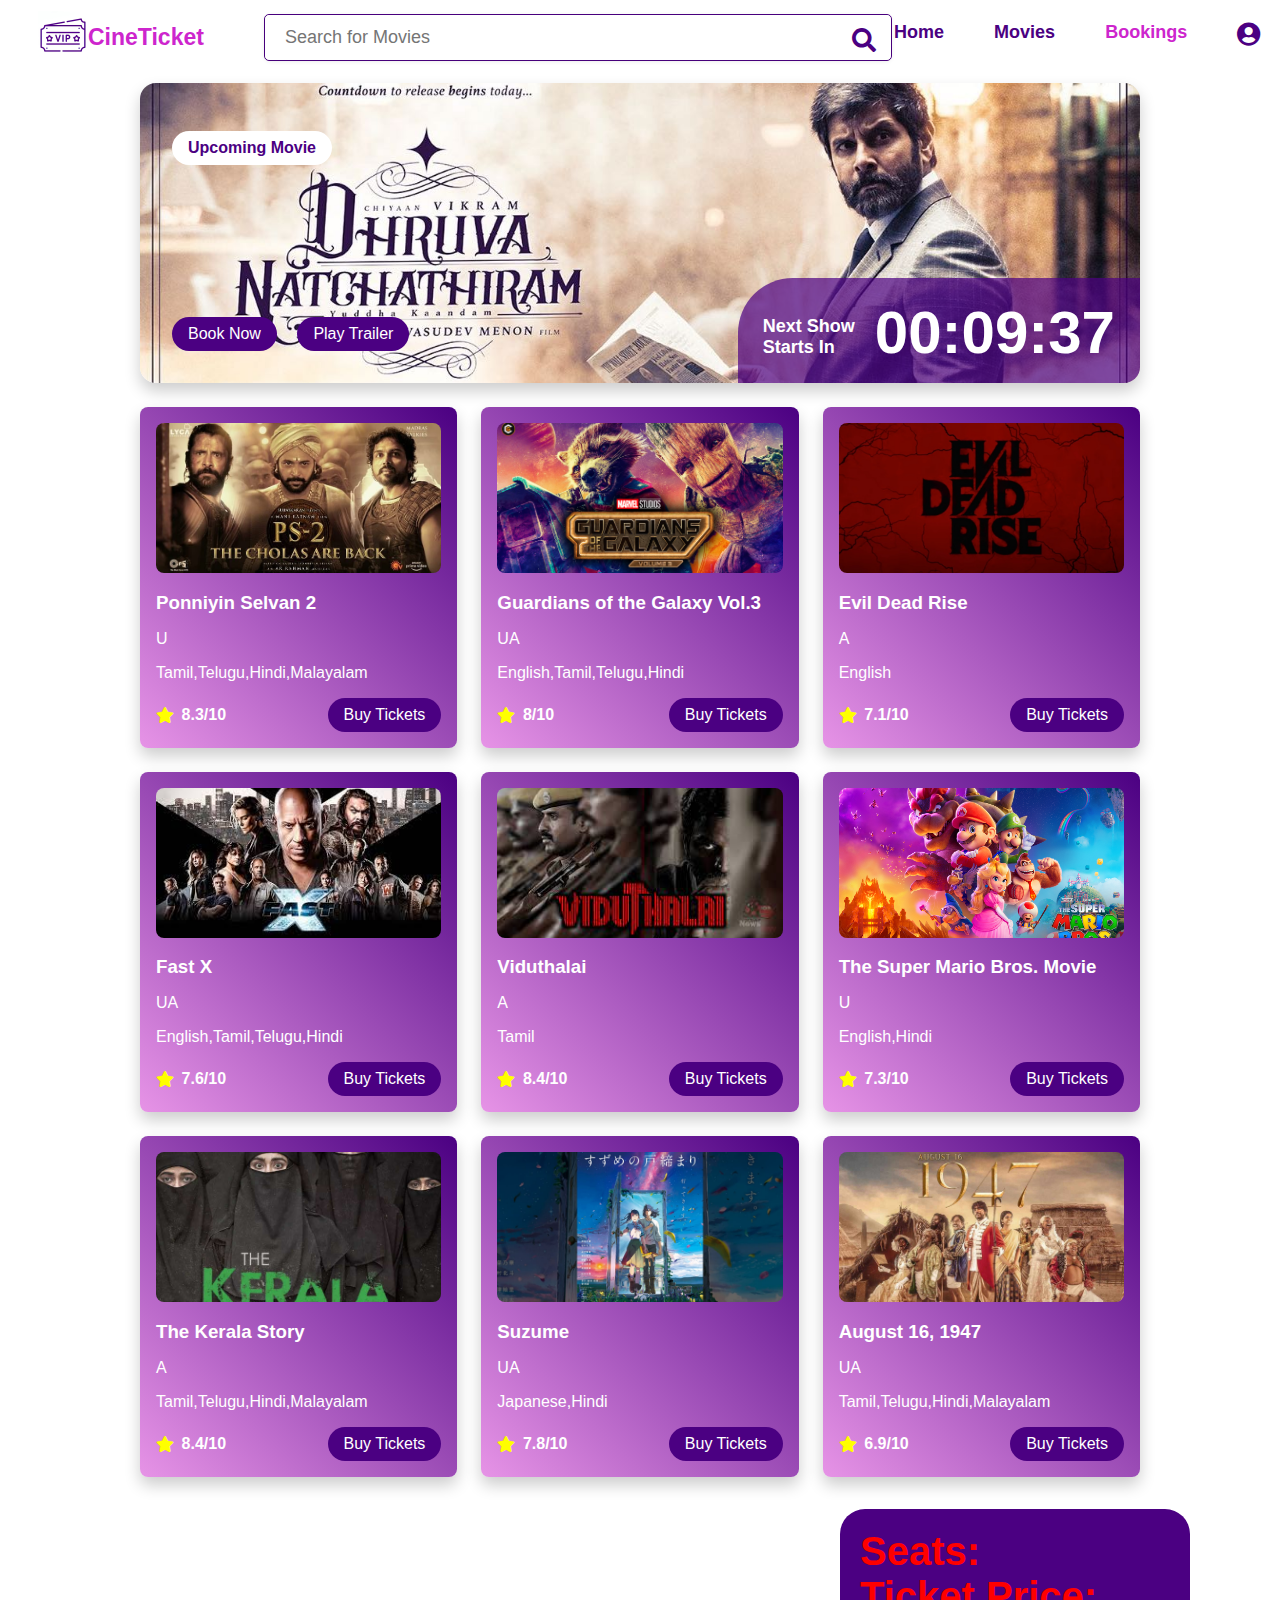
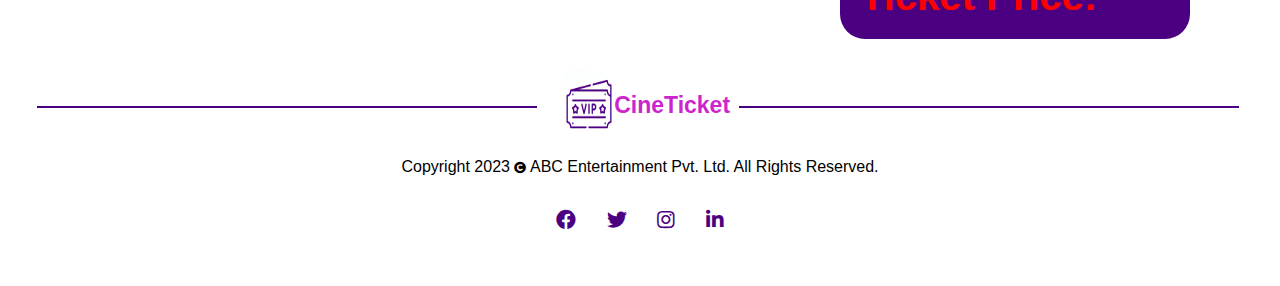
==== booknow.html @ 1c5d6c3b "Add files via upload" ====
<!DOCTYPE html>
<html lang="en">
    <head>
        <meta charset="UTF-8">
        <title>Book Now</title>
        <link rel="stylesheet" type="text/css" href="style.css">
        <link rel="stylesheet" href="https://cdnjs.cloudflare.com/ajax/libs/font-awesome/5.15.4/css/all.min.css">
    </head>

    <body class="movie-bg">
        <div class="wrapper">
            <div class="search-input">
              <input type="text" placeholder="Search for Movies">
              <div class="autocom-box">
              </div>
              <div class="icon"><i class="fas fa-search"></i></div>
            </div>
        </div>
        <div class="header">          
            <ul>
                <div id="logo">
                    <a style="float:left" href="index.html"><img src="images/logo.jpeg"></a>
                    <li><h3>CineTicket</h3></li>
                </div>
                <div id="nav-bar">
                    <li class="nav"><a href="index.html"><b>Home</b></a></li>
                    <li class="nav"><a href="showsnow.html"><b>Movies</b></a></li>
                    <li class="nav page"><a href="booknow.html"><b>Bookings</b></a></li>
                    <li class="nav user"><a href="signup.html"><i class='fas fa-user-circle'></i></a></li>
                </div>
            </ul>
        </div>
        <section class="body-container">
                <div class="movies-container">
                    <div class="upcoming-img-box book">
                        <img src="images/upcoming4.jpg" alt="">
                        <p class="upcoming-title">Upcoming Movie</p>
                        <div class="buttons">
                            <a href="#" class="btn">Book Now</a>
                            <a href="#" class="btn-alt btn">Play Trailer</a>   
                        </div>
                        <div id="timer">
                            <div id="start-time"><p>Next Show <br> Starts In </p></div>
                            <div id="countdown"></div>
                        </div>
                    </div>
                    <div class="current-movies">
                        <div class="current-movie">
                            <div class="cm-img-box">
                                <img src="images/ps2.jpg" alt="">
                            </div>
                            <h3 class="movie-title">Ponniyin Selvan 2</h3>
                            <p class="screen-name">U</p>
                            <p class="screen-name">Tamil,Telugu,Hindi,Malayalam</p>
                            <div class="booking">
                                <i class="fa fa-star"></i><h4>8.3/10</h4>
                                <a href="timing.html" class="btn">Buy Tickets</a>
                            </div>
                        </div>
                        <div class="current-movie">
                            <div class="cm-img-box">
                                <img src="images/gotg.jpg" alt="">
                            </div>
                            <h3 class="movie-title">Guardians of the Galaxy Vol.3</h3>
                            <p class="screen-name">UA</p>
                            <p class="screen-name">English,Tamil,Telugu,Hindi</p>
                            <div class="booking">
                                <i class="fa fa-star"></i><h4>8/10</h4>
                                <a href="timing.html" class="btn">Buy Tickets</a>
                            </div>
                        </div>
                        <div class="current-movie">
                            <div class="cm-img-box">
                                <img src="images/edr.jpg" alt="">
                            </div>
                            <h3 class="movie-title">Evil Dead Rise</h3>
                            <p class="screen-name">A</p>
                            <p class="screen-name">English</p>
                            <div class="booking">
                                <i class="fa fa-star"></i><h4>7.1/10</h4>
                                <a href="timing.html" class="btn">Buy Tickets</a>
                            </div>
                        </div>
                        <div class="current-movie">
                            <div class="cm-img-box">
                                <img src="images/fx.jpg" alt="">
                            </div>
                            <h3 class="movie-title">Fast X</h3>
                            <p class="screen-name">UA</p>
                            <p class="screen-name">English,Tamil,Telugu,Hindi</p>
                            <div class="booking">
                                <i class="fa fa-star"></i><h4>7.6/10</h4>
                                <a href="timing.html" class="btn">Buy Tickets</a>
                            </div>
                        </div>
                        <div class="current-movie">
                            <div class="cm-img-box">
                                <img src="images/viduthalai.jpg" alt="">
                            </div>
                            <h3 class="movie-title">Viduthalai</h3>
                            <p class="screen-name">A</p>
                            <p class="screen-name">Tamil</p>
                            <div class="booking">
                                <i class="fa fa-star"></i><h4>8.4/10</h4>
                                <a href="timing.html" class="btn">Buy Tickets</a>
                            </div>
                        </div>
                        <div class="current-movie">
                            <div class="cm-img-box">
                                <img src="images/mario.jpg" alt="">
                            </div>
                            <h3 class="movie-title">The Super Mario Bros. Movie</h3>
                            <p class="screen-name">U</p>
                            <p class="screen-name">English,Hindi</p>
                            <div class="booking">
                                <i class="fa fa-star"></i><h4>7.3/10</h4>
                                <a href="timing.html" class="btn">Buy Tickets</a>
                            </div>
                        </div>
                        <div class="current-movie">
                            <div class="cm-img-box">
                                <img src="images/tks.jpg" alt="">
                            </div>
                            <h3 class="movie-title">The Kerala Story</h3>
                            <p class="screen-name">A</p>
                            <p class="screen-name">Tamil,Telugu,Hindi,Malayalam</p>
                            <div class="booking">
                                <i class="fa fa-star"></i><h4>8.4/10</h4>
                                <a href="timing.html" class="btn">Buy Tickets</a>
                            </div>
                        </div>
                        <div class="current-movie">
                            <div class="cm-img-box">
                                <img src="images/suzume.jpeg" alt="">
                            </div>
                            <h3 class="movie-title">Suzume</h3>
                            <p class="screen-name">UA</p>
                            <p class="screen-name">Japanese,Hindi</p>
                            <div class="booking">
                                <i class="fa fa-star"></i><h4>7.8/10</h4>
                                <a href="timing.html" class="btn">Buy Tickets</a>
                            </div>
                        </div>
                        <div class="current-movie">
                            <div class="cm-img-box">
                                <img src="images/1947.jpg" alt="">
                            </div>
                            <h3 class="movie-title">August 16, 1947</h3>
                            <p class="screen-name">UA</p>
                            <p class="screen-name">Tamil,Telugu,Hindi,Malayalam</p>
                            <div class="booking">
                                <i class="fa fa-star"></i><h4>6.9/10</h4>
                                <a href="timing.html" class="btn">Buy Tickets</a>
                            </div>
                        </div>
                    </div>
                </div>
                <div id="ticket-detail">
                    <div class="topic">Seats: <span id="totalcount"></span></div>
                    <div class="topic">Ticket Price: <span id="totalprice"></span></div>
                </div>
        </section>
        
        <section class="footer">
            <div class="footer-logo">
                <img src="images/logo.jpeg"><h3>CineTicket</h3>
            </div>
            <p>Copyright 2023 <i class="fa fa-copyright"></i> ABC Entertainment Pvt. Ltd. All Rights Reserved.</p>
            <div class="icons">
                <i class="fab fa-facebook"></i>
                <i class="fab fa-twitter"></i>
                <i class="fab fa-instagram"></i>
                <i class="fab fa-linkedin-in"></i>      
            </div>
        </section>
    <script src="booknow.js"></script>
    </body>
</html>
---- style.css ----
*{
  font-family: Calibri, Helvetica, sans-serif;
  box-sizing: border-box;
}


.bg {
    background: url(images/homepage-bg.jpeg);
    background-repeat: no-repeat;
    background-attachment: fixed;
    background-size: 1000px;
    background-position: right;
  }

img {
  width: 50px;
}

#logo h3 {
  color: rgb(205, 37, 205);
  font-size: 23px;
  position: relative;
  bottom: 10px;
}

#logo {
  position: relative;
  top: 3px;
  left: 30px;
}

#topic {
    color: #4B0082;
    font-size: 110px;
    position: absolute;
    left: 50px;
    top: 80px;
  }

#para {
  position: absolute;
  left: 54px;
  top: 300px;
  font-size: 15px;
}

.button {
  position: relative;
  top: 20px;
  background-color: white;
  border: solid 2px;
  border-radius: 25px;
  color: #4B0082;
  padding: 15px 32px;
  text-align: center;
  display: inline-block;
  font-size: 16px;
  margin: 4px 10px;
  cursor: pointer;
  transition: .3s;
}

.button:hover{
  border: 2px solid rgb(205, 37, 205);
  background: rgb(205, 37, 205);
  color: white;
}

ul {
  list-style-type: none;
  margin: 0;
  padding: 0;
  overflow: hidden;
  
}


li {
  float: left;
}

.nav a {
  display: block;
  color: #4B0082;
  text-align: center;
  padding: 14px 25px;
  text-decoration: none;
  font-size: 18px;
}

#navbar {
  position: relative;
  left: 420px;
}

.header ul li::after{
  content: "";
  width: 0%;
  height: 2px;
  background: rgb(205, 37, 205);
  display: block;
  margin: auto;
  transition: 0.5s;
}

.header ul li:hover::after{
  width: 80%;
}

.signup a {
  display: block;
  color: white;
  text-align: center;
  padding: 14px 25px;
  text-decoration: none;
  font-size: 18px;
}

#signup-bg {
  background-image: linear-gradient(rgb(68, 0, 74),rgba(109, 12, 200, 0.596)),url(images/theatre.jpg);
  background-repeat: no-repeat;
  background-attachment: fixed;
  background-size: 1300px;
  background-position: center;
}

.container {
  width: 50%;
  position: absolute;
  top: 6%;
  left: 25%;
  border-radius: 20px;
  text-align: center;
  padding: 10px 40px 15px;
  background-color: white;
  display: flex;
  flex-wrap: wrap;
  box-shadow: 0 8px 16px 0 rgba(0, 0, 0, 0.2);
}

.container h1 {
  color: #4B0082;
  padding-left: 3%;
  padding-bottom: 30px;
}

#register {
  position: relative;
  background-color: white;
  border: solid 2px;
  border-radius: 10px;
  color: #4B0082;
  padding: 1px 40px;
  text-align: center;
  font-size: 12px;
  cursor: pointer;
}

#register:hover{
  border: 2px solid rgb(205, 37, 205);
  background: rgb(205, 37, 205);
  color: white;
}

#reg-btn {
  padding: 5% 39% 0;
}

#log {
  position: relative;
  left: 34%;
}

.container p a {
  color: rgb(205, 37, 205);
  text-decoration: none;
}

.form-row {
  display: flex;
  justify-content: space-between;
  width: 100%;
  margin-bottom: 10px;
}

.form-item {
  flex-basis: calc(50% - 10px);
}

.form-item label {
  display: block;
  margin-bottom: 5px;
  font-weight: bold;
  text-align: left;
  margin-left: 25px;
}

.form-item input {
  display: block;
  width: 80%;
  padding: 15px;
  border-radius: 4px;
  border: 1px solid #ccc;
  font-size: 16px;
  border: none;
  border-radius: 10px;
  margin: 5px 15px 5px 15px;
  background: #f1f1f1;
}

.container #cancel {
  font-size: 25px;
  position: relative;
  left: 78%;
}

#nav-bar {
  position: relative;
  left: 55%;
}

#nav-bar .page a {
  color: rgb(205, 37, 205);
}

.btn {
  display: inline-block;
  padding: .5rem 1rem;
  background-color: #4B0082;
  border-radius: 2rem;
  color: white;
  transition: .3s;
  text-decoration: none;
}

.btn:hover {
  color: white;
  background-color: rgb(205, 37, 205);
}

.body-container {
  background-color: white;
  display: grid;
  grid-template-columns: 1000px;
  justify-content: space-evenly;
}

.main-container {
  color: white;
  display: grid;
  grid-template-columns: 1fr 3fr;
  gap: 2rem;
}

.profile-img-box {
  position: relative;
  height: 30px;
  width: 30px;
  border-radius: 50%;
  overflow: hidden;
}

.movies-container img {
  position: absolute;
  top: 0;
  left: 0;
  width: 100%;
  height: 100%;
  object-fit: cover;
}

.sidebar {
  background: linear-gradient(45deg, rgba(205, 37, 205, 0.495), rgb(75, 0, 130));
  backdrop-filter: blur(5px);
  height: fit-content;
  border-radius: 1rem;
  padding: 2rem 2.5rem;
  box-shadow: 0 8px 16px 0 rgba(0, 0, 0, 0.2);
}

.sidebar-groups {
  margin-bottom: 1rem;
}

.sg-title {
  margin-bottom: 1rem;
  color: #fff;
}

.sidebar-groups input {
  margin-bottom: .6rem;
}

.sidebar-groups input[type=checkbox]:checked {
  accent-color: #4B0082;
}

.sidebar-groups label {
  margin-left: .5rem;
}

.upcoming-img-box {
  position: relative;
  height: 300px;
  width: 100%;
  border-radius: 1rem;
  overflow: hidden;
  margin-bottom: 1.5rem;
  box-shadow: 0 8px 16px 0 rgba(0, 0, 0, 0.2);
}

.upcoming-title {
  position: absolute;
  top: 2rem;
  left: 2rem;
  color: #4B0082;
  background-color: white;
  padding: .5rem 1rem;
  border-radius: 2rem;
  font-weight: 700;
}

.buttons {
  position: absolute;
  bottom: 2rem;
  left: 2rem;
}

.btn-alt {
  background-color: #4B0082;
  color: white;
  margin-left: 1rem;
  text-decoration: none;
}

.btn-alt:hover {
  color: white;
  background-color: rgb(205, 37, 205);
}

.movies-container {
  padding-bottom: 2rem;
}

.current-movies {
  display: grid;
  grid-template-columns: repeat(3, 1fr);
  gap: 1.5rem;
}

.current-movie {
  background: linear-gradient(45deg, rgba(205, 37, 205, 0.495), rgb(75, 0, 130));
  padding: 1rem;
  border-radius: .5rem;
  box-shadow: 0 8px 16px 0 rgba(0, 0, 0, 0.2);
}

.cm-img-box {
  position: relative;
  height: 150px;
  width: auto;
  margin-bottom: 1rem;
  border-radius: .5rem;
  overflow: hidden;
}

.movie-title {
  color: #fff;
  margin-bottom: .2rem;
}

.screen-name {
  color: white;
}

.booking {
  display: flex;
  align-items: center;
  justify-content: space-between;
  margin-top: 1rem;
}

.booking-time {
  display: flex;
  align-items: center;
  justify-content: left;
  margin-top: 1rem;
}

.booking-time .time{
  margin-right: 5px;
}

.booking .fa {
  color: yellow;
}

.booking h4 {
  position: absolute;
  margin-left: 2%;
  color: white;
}

.time {
  color: white;
  font-size: 13px;
  padding: 4px;
  border: 1px solid white;
}

.footer{
  width: 100%;
  text-align: center;
  padding:30px 0 ;

}
.footer h4{
  margin-bottom: 25px;
  margin-top: 20px;
  font-weight: 600;
}

.icons .fab{
  color: #4B0082;
  margin: 0 13px;
  cursor: pointer;
  padding: 18px 0;
  font-size: 20px;
}

.footer .fa{
  font-size: 12px;
}

.footer-logo {
  position: relative;
  max-width: 500px;
  text-align: center;
  display: flex;
  margin-left: 44%;
}

.footer-logo h3 {
  color: rgb(205, 37, 205);
  font-size: 23px;
}

.footer-logo:before {
  content: "";
  display: block;
  width: 500px;
  height: 2px;
  background: #4B0082;
  right: 105.5%;
  top: 50%;
  position: absolute;
}

.footer-logo:after {
  content: "";
  display: block;
  width: 500px;
  height: 2px;
  background: #4B0082;
  left: 35%;
  top: 50%;
  position: absolute;
}

.fas {
  font-size: 24px;
}

.movies-container .book img{
  height: 370px;
}

.seating #cancel {
  color: white;
  font-size: 25px;
  position: relative;
  margin-left: 93%;
}

.seating {
  background-color: #242333;
  color: #fff;
  display: flex;
  flex-direction: column;
  align-items: center;
  justify-content: center;
  height: 100vh;
  font-family: "Lato", sans-serif;
  margin: 0;
}

.movie-container {
  position: absolute;
  bottom: 92%;
  left: 39%;
}

.movie-container select {
  background-color: #fff;
  border: 0;
  border-radius: 5px;
  font-size: 16px;
  margin-left: 10px;
  padding: 5px 15px 5px 15px;
  -moz-appearance: none;
  -webkit-appearance: none;
  appearance: none;
}

#caret {
  color: #4B0082;
  position: absolute;
  left: 93%;
  bottom: 12%;
}

.seat-container {
  perspective: 1000px;
  margin-bottom: 30px;
}

.seat {
  background-color: green;
  height: 26px;
  width: 32px;
  margin: 3px;
  font-size: 50px;
  border-top-left-radius: 10px;
  border-top-right-radius: 10px;
}

.seat.selected {
  background-color: yellow;
}

.seat.sold {
  background-color: blue;
}

.seat:nth-of-type(2) {
  margin-right: 18px;
}

.seat:nth-last-of-type(2) {
  margin-left: 18px;
}

.seat:not(.sold):hover {
  cursor: pointer;
  transform: scale(1.2);
}

.showcase .seat:not(.sold):hover {
  cursor: default;
  transform: scale(1);
}

.showcase {
  background: rgba(0, 0, 0, 0.1);
  padding: 5px 10px;
  margin-bottom: 5px;
  border-radius: 5px;
  color: #777;
  list-style-type: none;
  display: flex;
  justify-content: space-between;
}

.showcase li {
  display: flex;
  align-items: center;
  justify-content: center;
  margin: 0 10px;
}

.showcase li small {
  margin-left: 2px;
}

.row {
  display: flex;
}

#screen-text {
    width: 100%;
    text-align: center;
    margin-top: 10px;
}

.screen {
  background-color: #fff;
  height: 120px;
  width: 100%;
  margin: 15px 0;
  transform: rotateX(-48deg);
  box-shadow: 0 3px 10px rgba(255, 255, 255, 0.7);
}

p.text{
    margin: 5px 0;
    font-size: 20px;
}


#pay {
  position: relative;
  background-color: white;
  border: solid 2px white;
  border-radius: 10px;
  color: #4B0082;
  /* padding: 0px 70px; */
  text-align: center;
  font-size: 14px;
  cursor: pointer;
  width: 300px;
  font-weight: bold;
}

#pay:hover{
  border: 2px solid rgb(205, 37, 205);
  background: rgb(205, 37, 205);
  color: white;
}

#pay-btn {
  width: 100%;
  text-align: center;
  margin-top: 2%;
}

.timing {
  align-items: center;
  justify-content: left;
  margin-top: 1rem;
  margin-left: 17.3%;
  margin-bottom: 5%;
  display: grid;
  grid-template-columns: repeat(4, 1fr);
  gap: 0.7rem;
}

.timing .time{
  padding: 8px 15px;
  color: green;
  border: 1px solid black;
}

.timing a{
  text-decoration: none;
}

.timing .busy{
  color: red;
  cursor: default;
}

.avail {
  margin-left: 25%;
}

.avail ul {
  list-style: none;
}

.avail ul li::before {
  content: "\2022";
  font-size: 140%;
  color: green;
  font-weight: bold;
  display: inline-block;
  width: 2em;
}

.avail ul .not-avail::before {
  content: "\2022";
  font-size: 140%;
  color: red;
  font-weight: bold;
  display: inline-block;
  width: 2em;
}

.date-row {
  display: flex;
  position: relative;
  margin-bottom: 7%;
  margin-left: 10%;
  text-align: center;
  width: 80%;
}

.date-row label {
  display: flex;
  font-size: 25px;
  font-weight: bold;
  margin-top: 10px;
}

.date-row input {
  width:150%;
  padding: 15px;
  border-radius: 4px;
  border: 1px solid #ccc;
  font-size: 16px;
  border: none;
  border-radius: 10px;
  background: #f1f1f1;
}

.lab {
  width: 100%;
  text-align: center;
}

.container #exit {
  font-size: 25px;
  position: relative;
  left: 60%;
}

.booked {
  font-size: 30px;
  color: #4B0082;
  text-align: center;
  margin: auto;
  margin-top: 15%;
}


::selection{
  color: #fff;
  background: #664AFF;
}

.wrapper{
  max-width: 1000px;
  margin: 0.5% 20%;
  position: absolute;
}

.wrapper .search-input{
  background: #fff;
  width: 200%;
  border: 1px solid #4B0082;
  border-radius: 5px;
  position: relative;
  /* box-shadow: 0px 1px 2px 3px rgba(0,0,0,0.12); */
  z-index: 1;
}

.search-input input{
  height: 45px;
  width: 100%;
  outline: none;
  border: none;
  border-radius: 5px;
  padding: 0 60px 0 20px;
  font-size: 18px;
  box-shadow: 0px 1px 5px rgba(0,0,0,0.1);
}

.search-input.active input{
  border-radius: 5px 5px 0 0;
}

.search-input .autocom-box{
  padding: 0;
  opacity: 0;
  pointer-events: none;
  max-height: 280px;
  overflow-y: auto;
}

.search-input.active .autocom-box{
  padding: 10px 8px;
  opacity: 1;
  pointer-events: auto;
}

.autocom-box li{
  list-style: none;
  padding: 8px 12px;
  display: none;
  width: 100%;
  cursor: default;
  border-radius: 3px;
}

.search-input.active .autocom-box li{
  display: block;
}
.autocom-box li:hover{
  background: #efefef;
}

.search-input .icon{
  position: absolute;
  right: 0px;
  top: 0px;
  height: 55px;
  width: 55px;
  text-align: center;
  line-height: 55px;
  font-size: 20px;
  color: #4B0082;
  cursor: pointer;
}

#error-message {
  position: absolute;
  top: 82%;
  font-size: 20px;
}

#countdown {
  color: white;
  font-size: 60px;
  position: relative;
}

#start-time {
  position: relative;
  color: white;
  font-size: 18px;
}

#timer {
  position: relative;
  top: 65%;
  display: flex;
  gap: 20px;
  float: right;
  padding: 20px 25px;
  font-weight: bold;
  background-color: rgba(75, 0, 130, 0.7);
  border-radius: 55px 0 0 0;
}

#totalcount, #totalprice {
  color: white;
  font-weight: bolder;
}

.topic {
  font-size: 40px;
  color: red;
  font-weight: bold;
}

#ticket-detail {
  width: 35%;
  position: relative;
  left: 70%;
  background-color: #4B0082;
  padding: 20px 20px;
  border-radius: 25px;
}
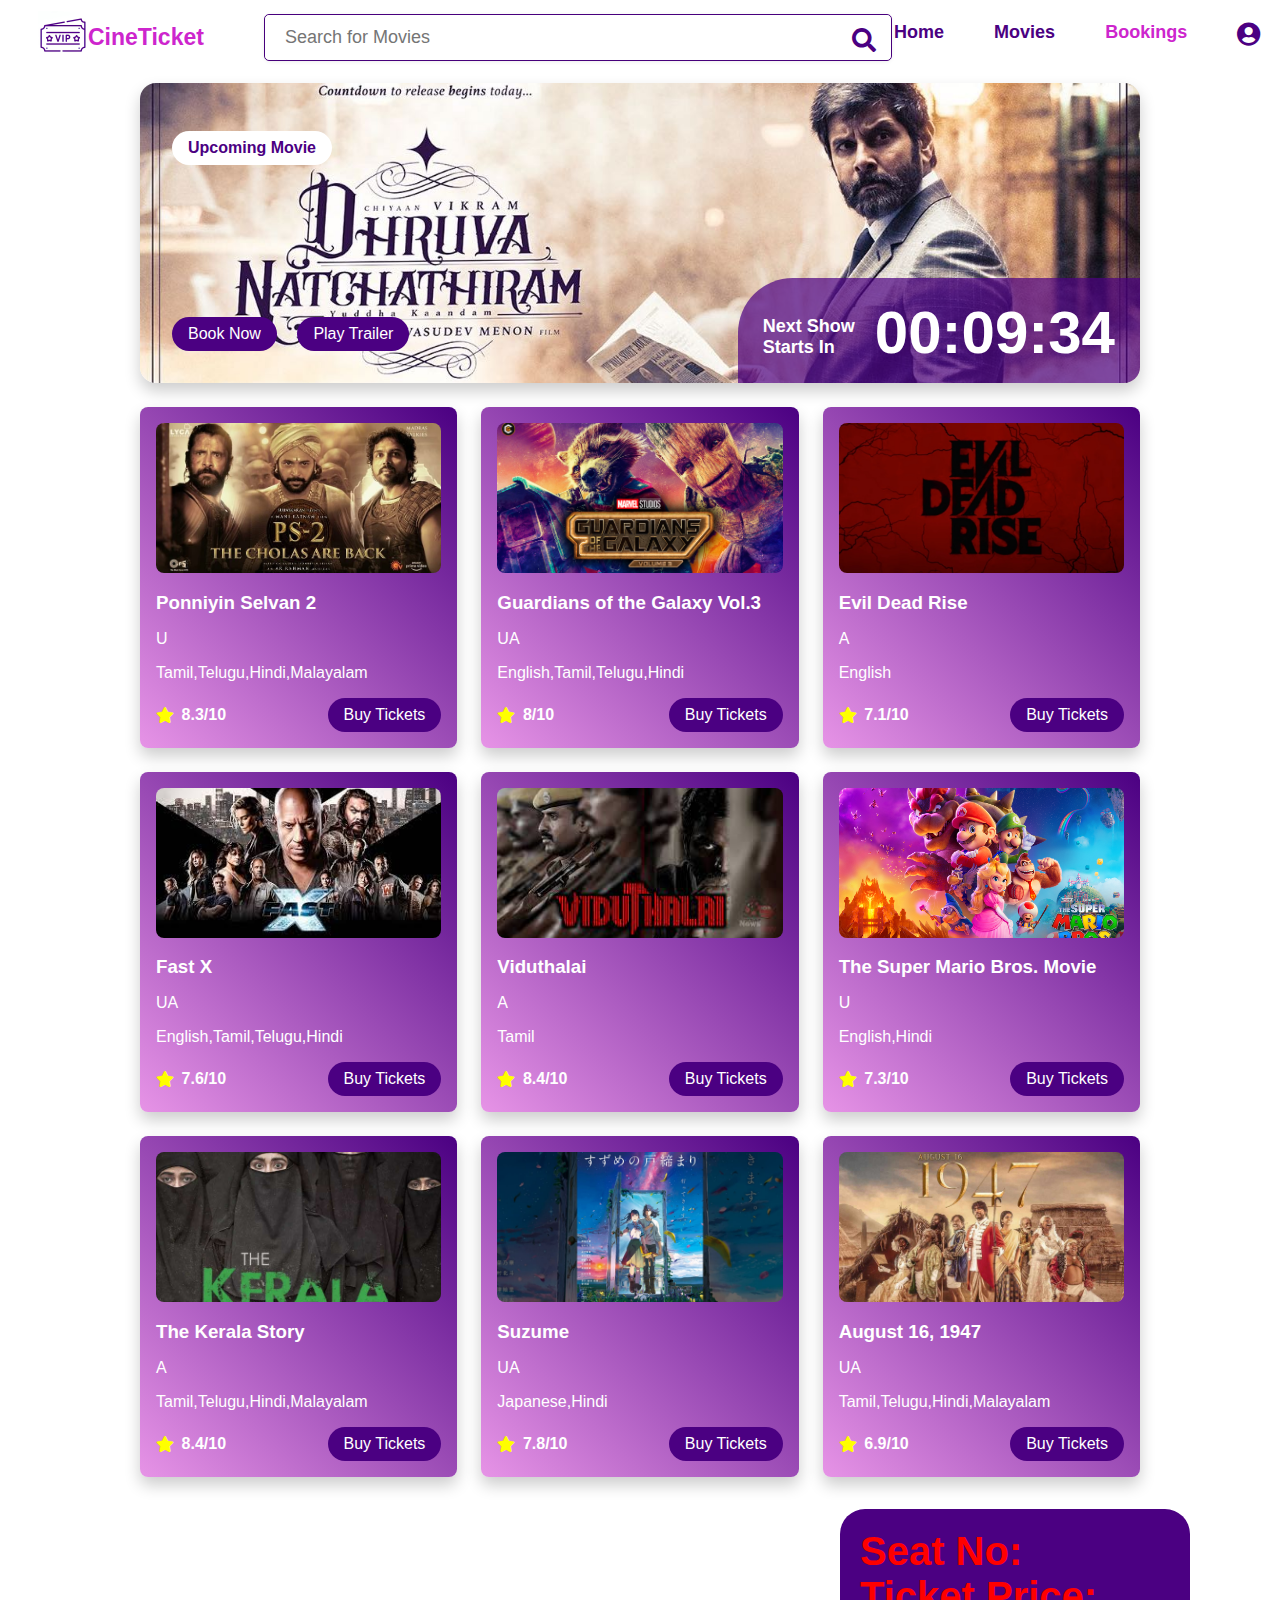
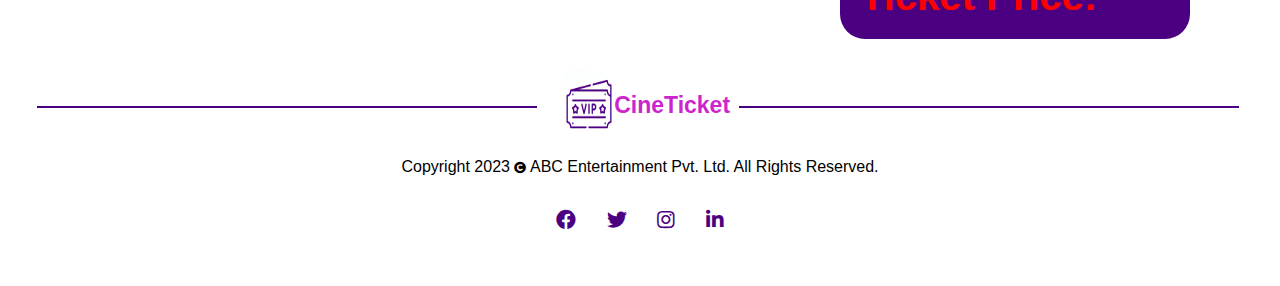
==== commit f47a7889: "Add files via upload" ====
--- a/booknow.html
+++ b/booknow.html
@@ -156,7 +156,7 @@
                     </div>
                 </div>
                 <div id="ticket-detail">
-                    <div class="topic">Seats: <span id="totalcount"></span></div>
+                    <div class="topic">Seat No: <span id="totalcount"></span></div>
                     <div class="topic">Ticket Price: <span id="totalprice"></span></div>
                 </div>
         </section>
